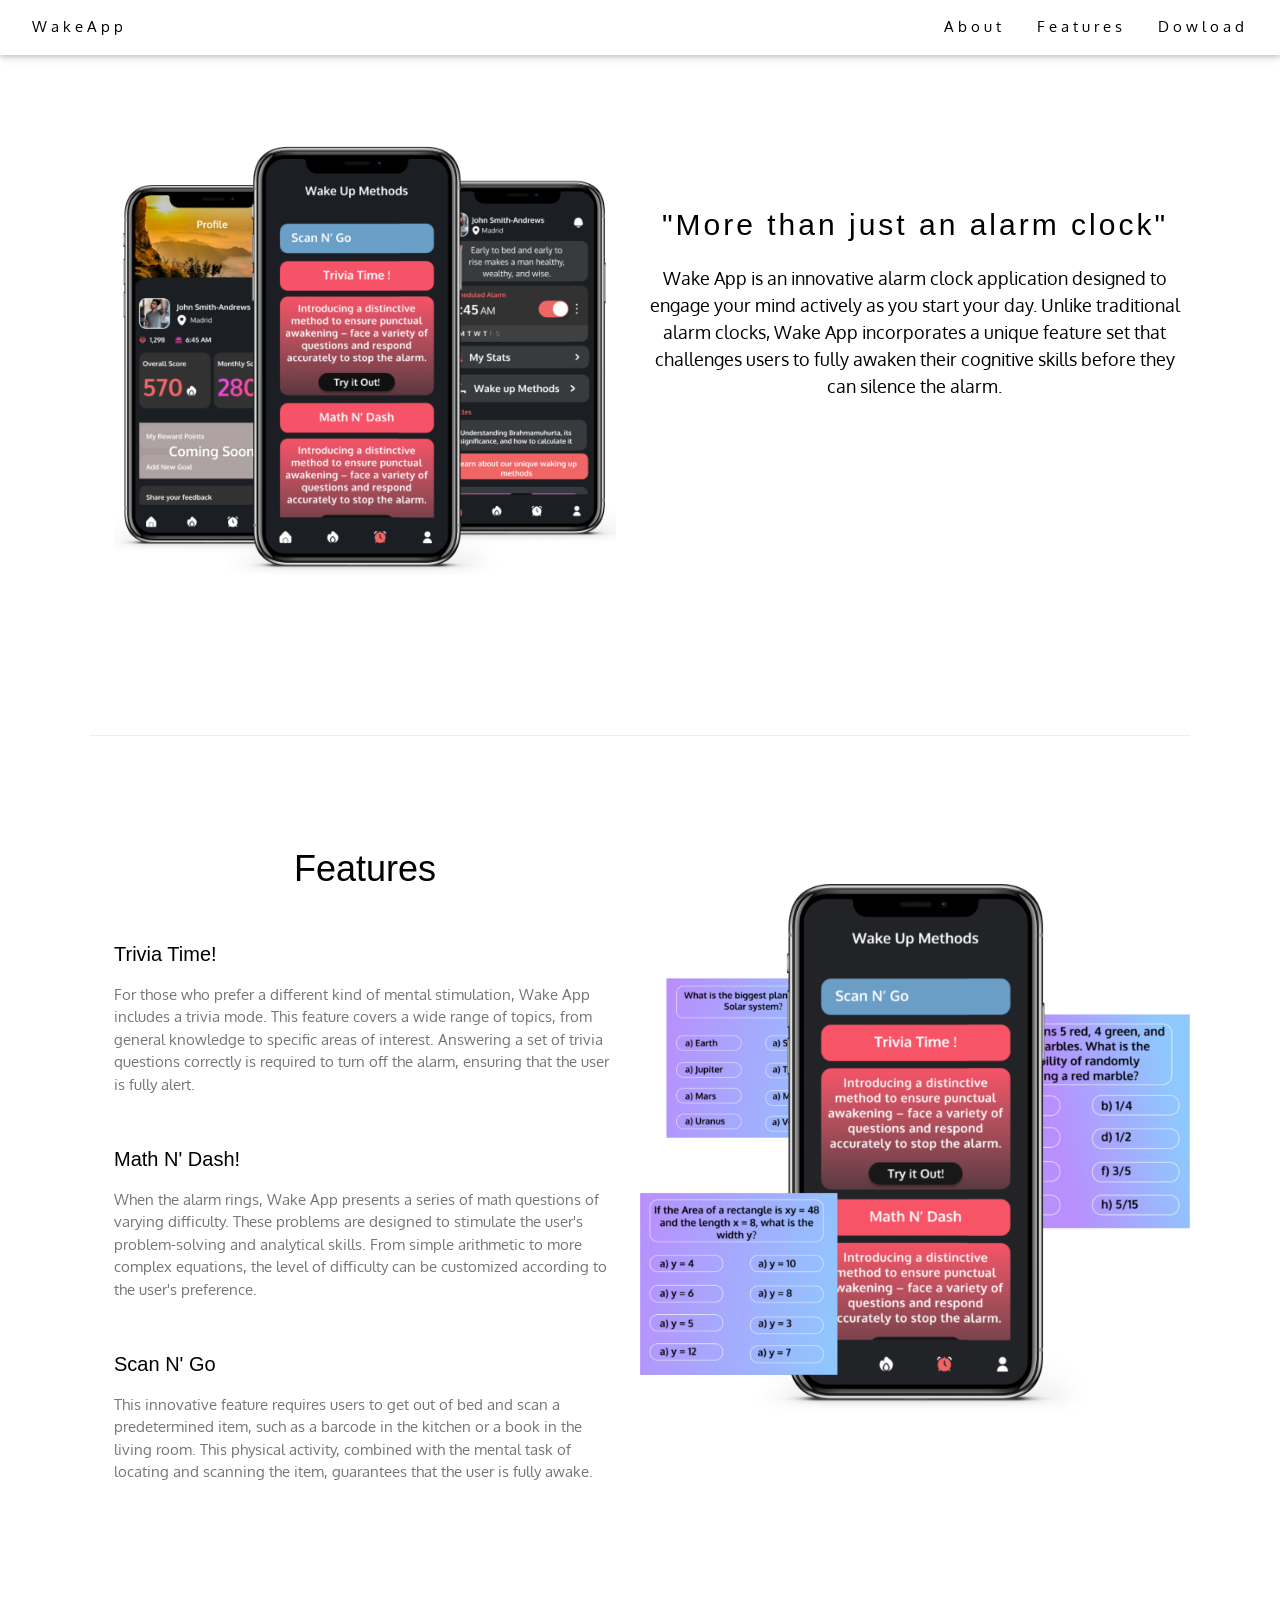
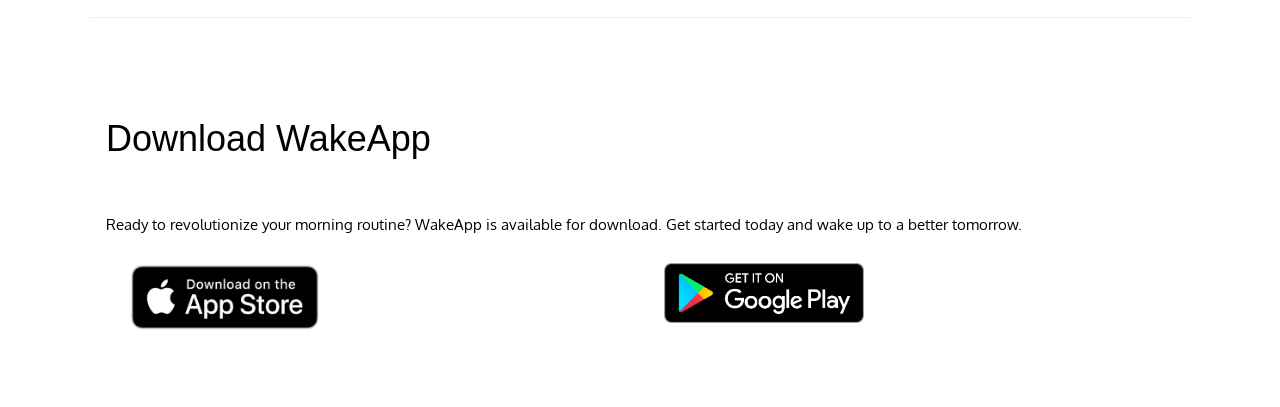
==== index.html @ 04b4caff "Update index.html" ====
<!DOCTYPE html>
<html>
<head>
<title>Wake App</title>
<meta charset="UTF-8">
<meta name="viewport" content="width=device-width, initial-scale=1">
<link href="https://fonts.googleapis.com/css?family=Oxygen" rel="stylesheet">
<link rel="stylesheet" href="https://www.w3schools.com/w3css/4/w3.css">
<style>
body {font-family: "Oxygen";}
h2 {
  letter-spacing: 3px;
}
@media screen and (max-width: 800px) {
    .w3-hide-small {
    display: block !important;
    }
} 

</style>
</head>
<body>

<!-- Navbar (sit on top) -->
<div class="w3-top">
  <div class="w3-bar w3-white w3-padding w3-card" style="letter-spacing:4px;">
    <a href="#home" class="w3-bar-item w3-button">WakeApp</a>
    <!-- Right-sided navbar links. Hide them on small screens -->
    <div class="w3-right w3-hide-small">
      <a href="#about" class="w3-bar-item w3-button">About</a>
      <a href="#features" class="w3-bar-item w3-button">Features</a>
      <a href="#download" class="w3-bar-item w3-button">Dowload</a>
    </div>
  </div>
</div>

<!-- Header -->
<header class="w3-display-container w3-content w3-wide" style="max-width:1600px;min-width:500px" id="home">
  <div class="w3-display-bottomleft w3-padding-large w3-opacity">
    <h1 class="w3-xxlarge">Wake App</h1>
  </div>
</header>

<!-- Page content -->
<div class="w3-content" style="max-width:1100px">

  <!-- About Section -->
  <div class="w3-row w3-padding-64" id="about">
  <div class="w3-row w3-padding-64" id="about">
    <div class="w3-col m6 w3-padding-large w3-hide-small">
     <img src="phones.png" class="w3-round w3-image" alt="Table Setting" width="600" height="750">
    </div>
    
    <div class="w3-col m6 w3-padding-64">
      <h2 class="w3-center">"More than just an alarm clock"</h2>
      <p class="w3-large w3-center">Wake App is an innovative alarm clock application designed to engage your mind actively as you start your day. Unlike traditional alarm clocks, Wake App incorporates a unique feature set that challenges users to fully awaken their cognitive skills before they can silence the alarm.</p>
    </div>
  </div>
  </div>
  
  <hr>
  
  <!-- Features Section -->
  <div class="w3-row w3-padding-64" id="features">
    <div class="w3-col l6 w3-padding-large">
      <h1 class="w3-center">Features</h1><br>
      <h4>Trivia Time!</h4>
      <p class="w3-text-grey">For those who prefer a different kind of mental stimulation, Wake App includes a trivia mode. This feature covers a wide range of topics, from general knowledge to specific areas of interest. Answering a set of trivia questions correctly is required to turn off the alarm, ensuring that the user is fully alert.</p><br>
    
      <h4>Math N' Dash!</h4>
      <p class="w3-text-grey">When the alarm rings, Wake App presents a series of math questions of varying difficulty. These problems are designed to stimulate the user's problem-solving and analytical skills. From simple arithmetic to more complex equations, the level of difficulty can be customized according to the user's preference.</p><br>
    
      <h4>Scan N' Go</h4>
      <p class="w3-text-grey">This innovative feature requires users to get out of bed and scan a predetermined item, such as a barcode in the kitchen or a book in the living room. This physical activity, combined with the mental task of locating and scanning the item, guarantees that the user is fully awake.</p><br>
    
    </div>
    
    <div class="w3-col l6 w3-padding-64">
      <img src="phone.png" class="w3-round w3-image" alt="features" style="width:100%;">
    </div>
  </div>

  <hr>
  
  <!-- Download Section -->
  <div class="w3-container w3-padding-64" id="download">
    <h1>Download WakeApp</h1><br>
    <p>Ready to revolutionize your morning routine? WakeApp is available for download. Get started today and wake up to a better tomorrow.</p>
    <div class="w3-row">
      <div class="w3-half w3-padding-large">
        <a href="#yourAppStoreLink" target="_blank">
          <img src="appstore-badge.png" alt="Download on the App Store" style="width: 100%; max-width: 190px;">
        </a>
      </div>
      <div class="w3-half w3-padding-large">
        <a href="#yourPlayStoreLink" target="_blank">
          <img src="playstore-badge.png" alt="Get it on Google Play" style="width: 1000%; max-width: 200px;">
        </a>
      </div>
    </div>
  </div>

  
<!-- End page content -->
</div>
</body>
</html>
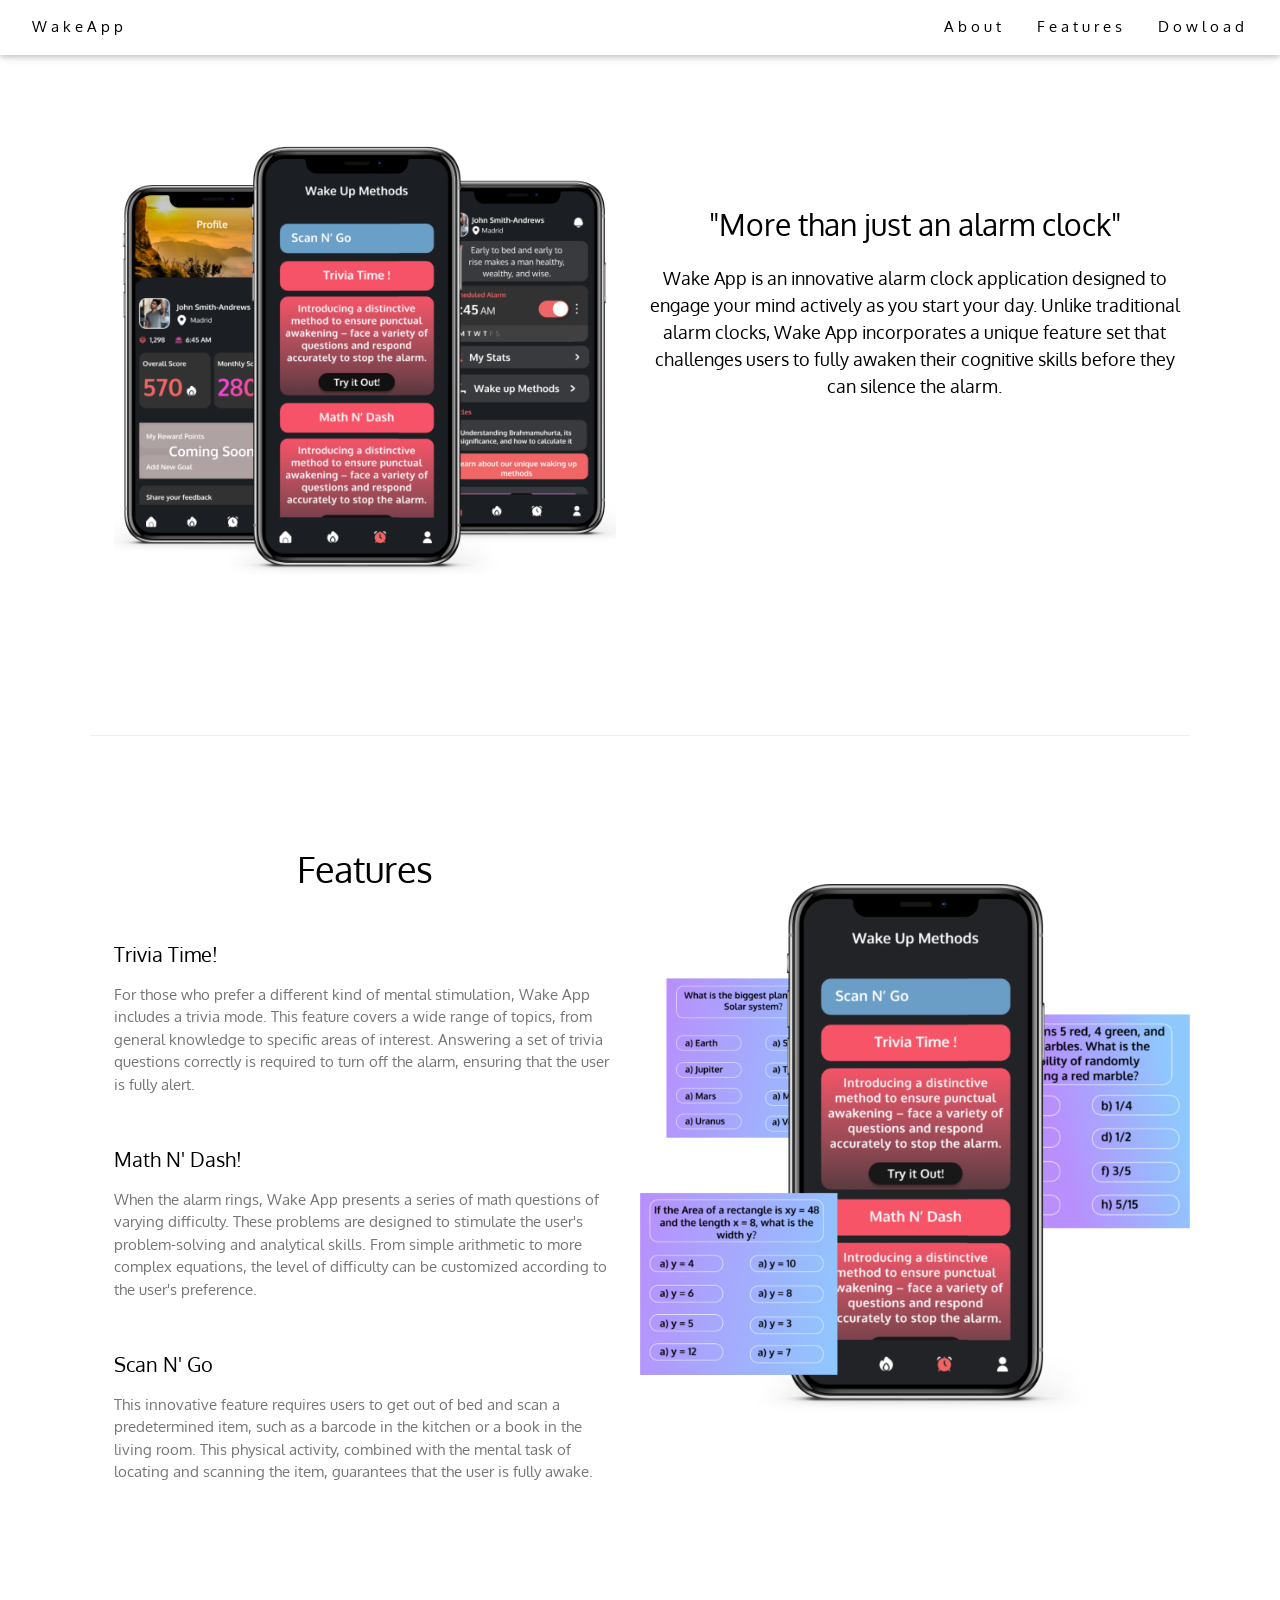
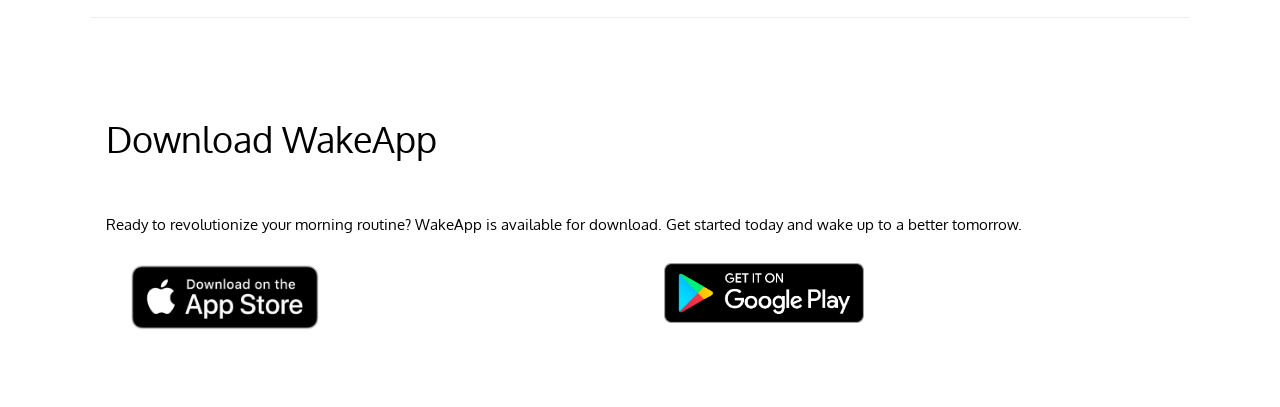
==== commit ac52079a: "Update index.html" ====
--- a/index.html
+++ b/index.html
@@ -1,23 +1,34 @@
 <!DOCTYPE html>
 <html>
 <head>
-<title>Wake App</title>
+<title>Wake app</title>
 <meta charset="UTF-8">
 <meta name="viewport" content="width=device-width, initial-scale=1">
 <link href="https://fonts.googleapis.com/css?family=Oxygen" rel="stylesheet">
 <link rel="stylesheet" href="https://www.w3schools.com/w3css/4/w3.css">
-<style>
-body {font-family: "Oxygen";}
-h2 {
-  letter-spacing: 3px;
-}
-@media screen and (max-width: 800px) {
-    .w3-hide-small {
-    display: block !important;
+    <style>
+    body, h1, h2, h3, h4, p {font-family: "Oxygen", sans-serif;}
+    .w3-bar,h1, button {font-family: "Oxygen", sans-serif;}
+    .w3-bar {background-color: #f1f1f1; color: #000;}
+    .w3-bar a {color: #000;}
+    .w3-content {max-width: 1100px; margin: auto;}
+    .w3-row-padding img {margin-bottom: 12px;}
+    /* Full width image header */
+    .header {
+      background-position: center;
+      background-size: cover;
+      background-image: url('phones.png');
+      min-height: 400px;
     }
-} 
+    .w3-center {text-align: center;}
 
-</style>
+    @media (max-width: 600px) {
+        .header, .w3-display-container, .w3-center {
+            min-height: 200px;
+        }
+    }
+    </style>
+  
 </head>
 <body>
 
@@ -100,8 +111,6 @@
     </div>
   </div>
 
-  
-<!-- End page content -->
 </div>
 </body>
 </html>
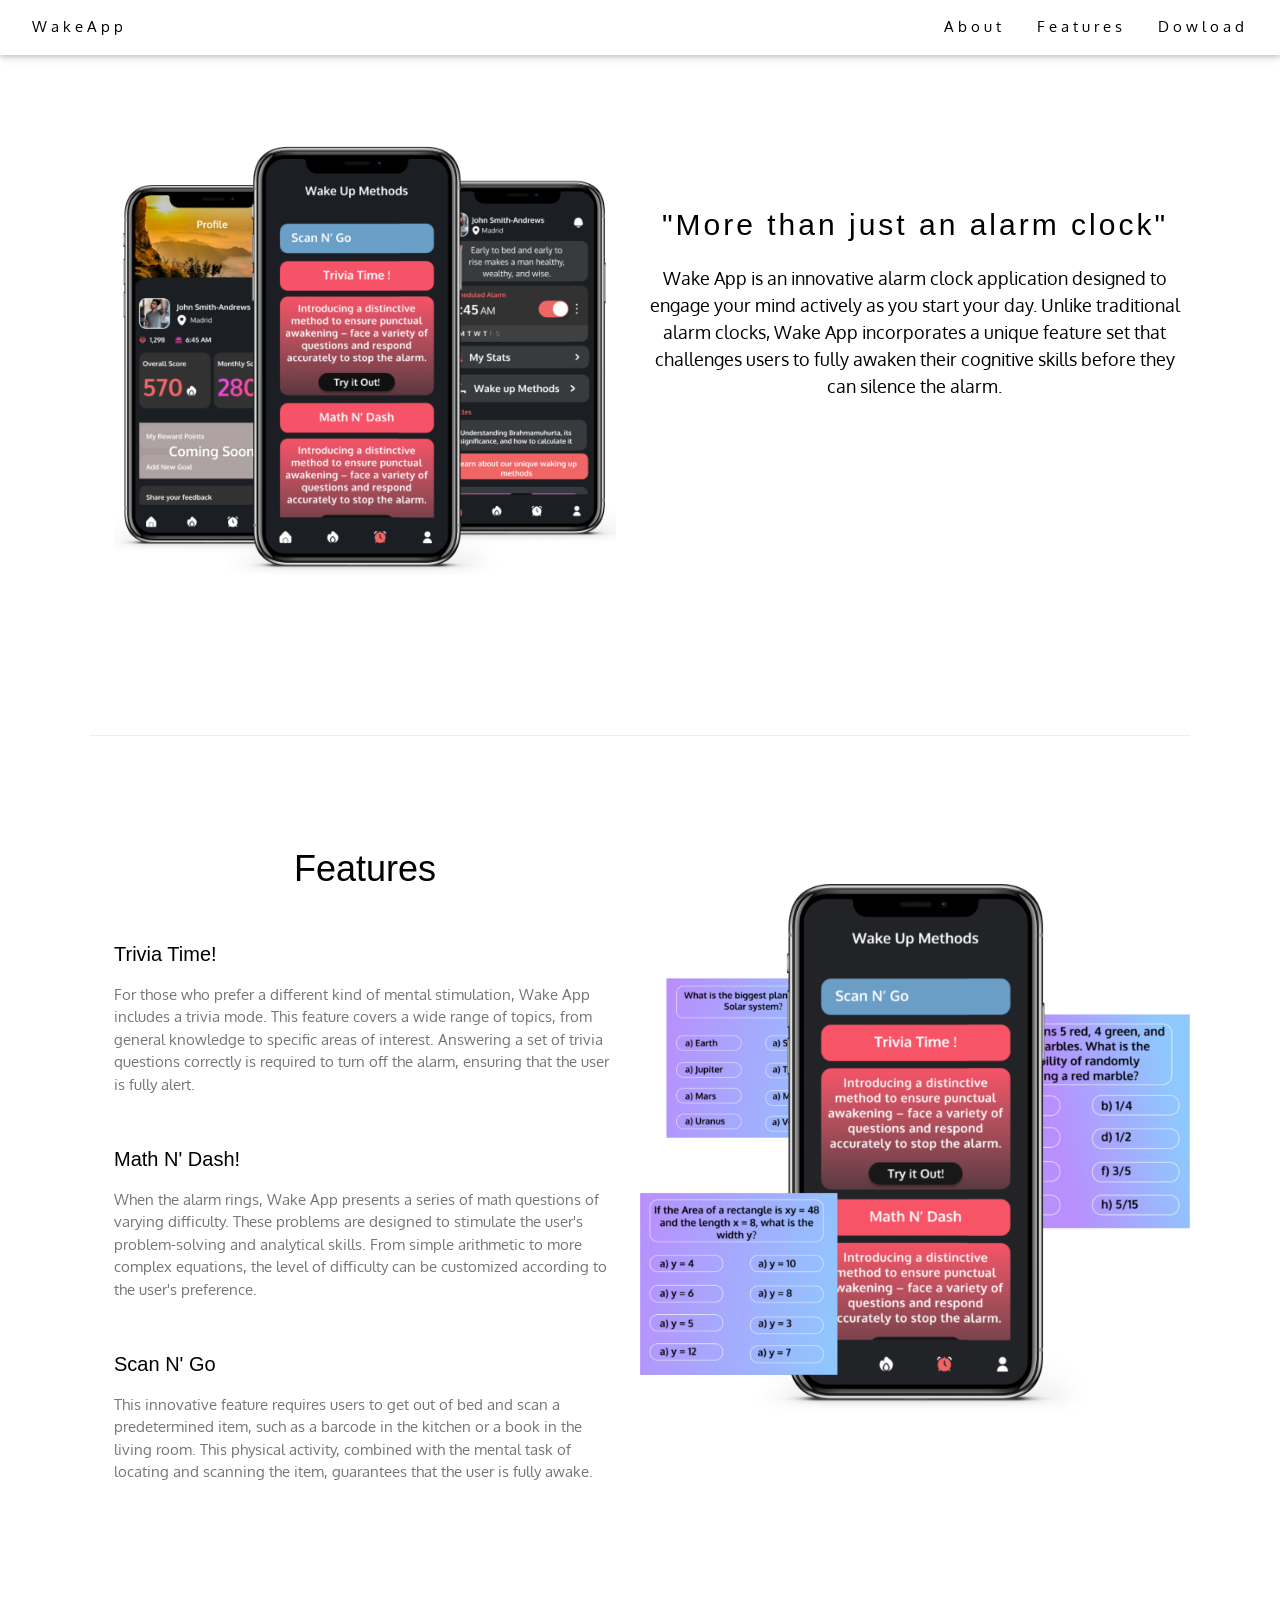
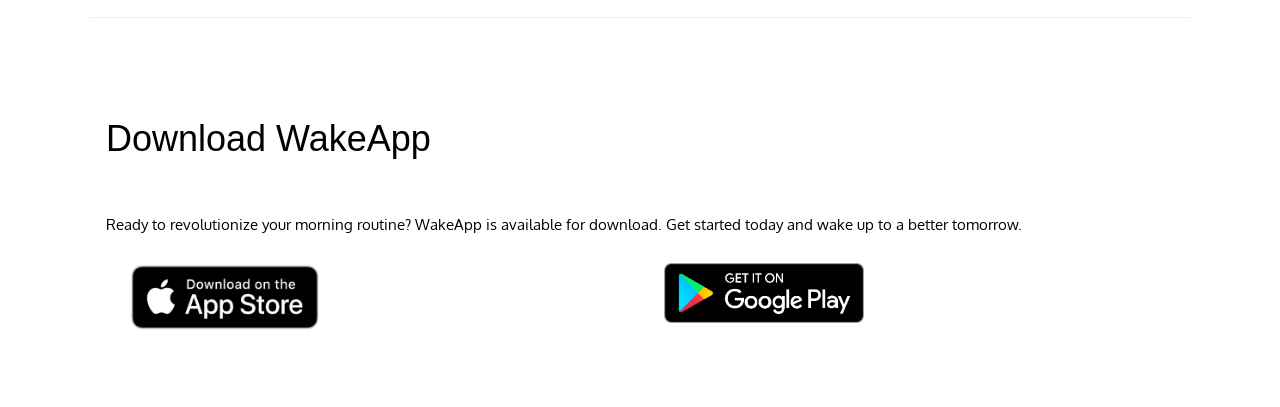
==== commit e21213df: "Update index.html" ====
--- a/index.html
+++ b/index.html
@@ -6,29 +6,17 @@
 <meta name="viewport" content="width=device-width, initial-scale=1">
 <link href="https://fonts.googleapis.com/css?family=Oxygen" rel="stylesheet">
 <link rel="stylesheet" href="https://www.w3schools.com/w3css/4/w3.css">
-    <style>
-    body, h1, h2, h3, h4, p {font-family: "Oxygen", sans-serif;}
-    .w3-bar,h1, button {font-family: "Oxygen", sans-serif;}
-    .w3-bar {background-color: #f1f1f1; color: #000;}
-    .w3-bar a {color: #000;}
-    .w3-content {max-width: 1100px; margin: auto;}
-    .w3-row-padding img {margin-bottom: 12px;}
-    /* Full width image header */
-    .header {
-      background-position: center;
-      background-size: cover;
-      background-image: url('phones.png');
-      min-height: 400px;
+<style>
+body {font-family: "Oxygen";}
+
+h2 {letter-spacing: 3px;}
+    
+@media screen and (max-width: 600px) {
+    .w3-hide-small {
+    display: block !important;
     }
-    .w3-center {text-align: center;}
-
-    @media (max-width: 600px) {
-        .header, .w3-display-container, .w3-center {
-            min-height: 200px;
-        }
-    }
-    </style>
-  
+}
+</style>
 </head>
 <body>
 
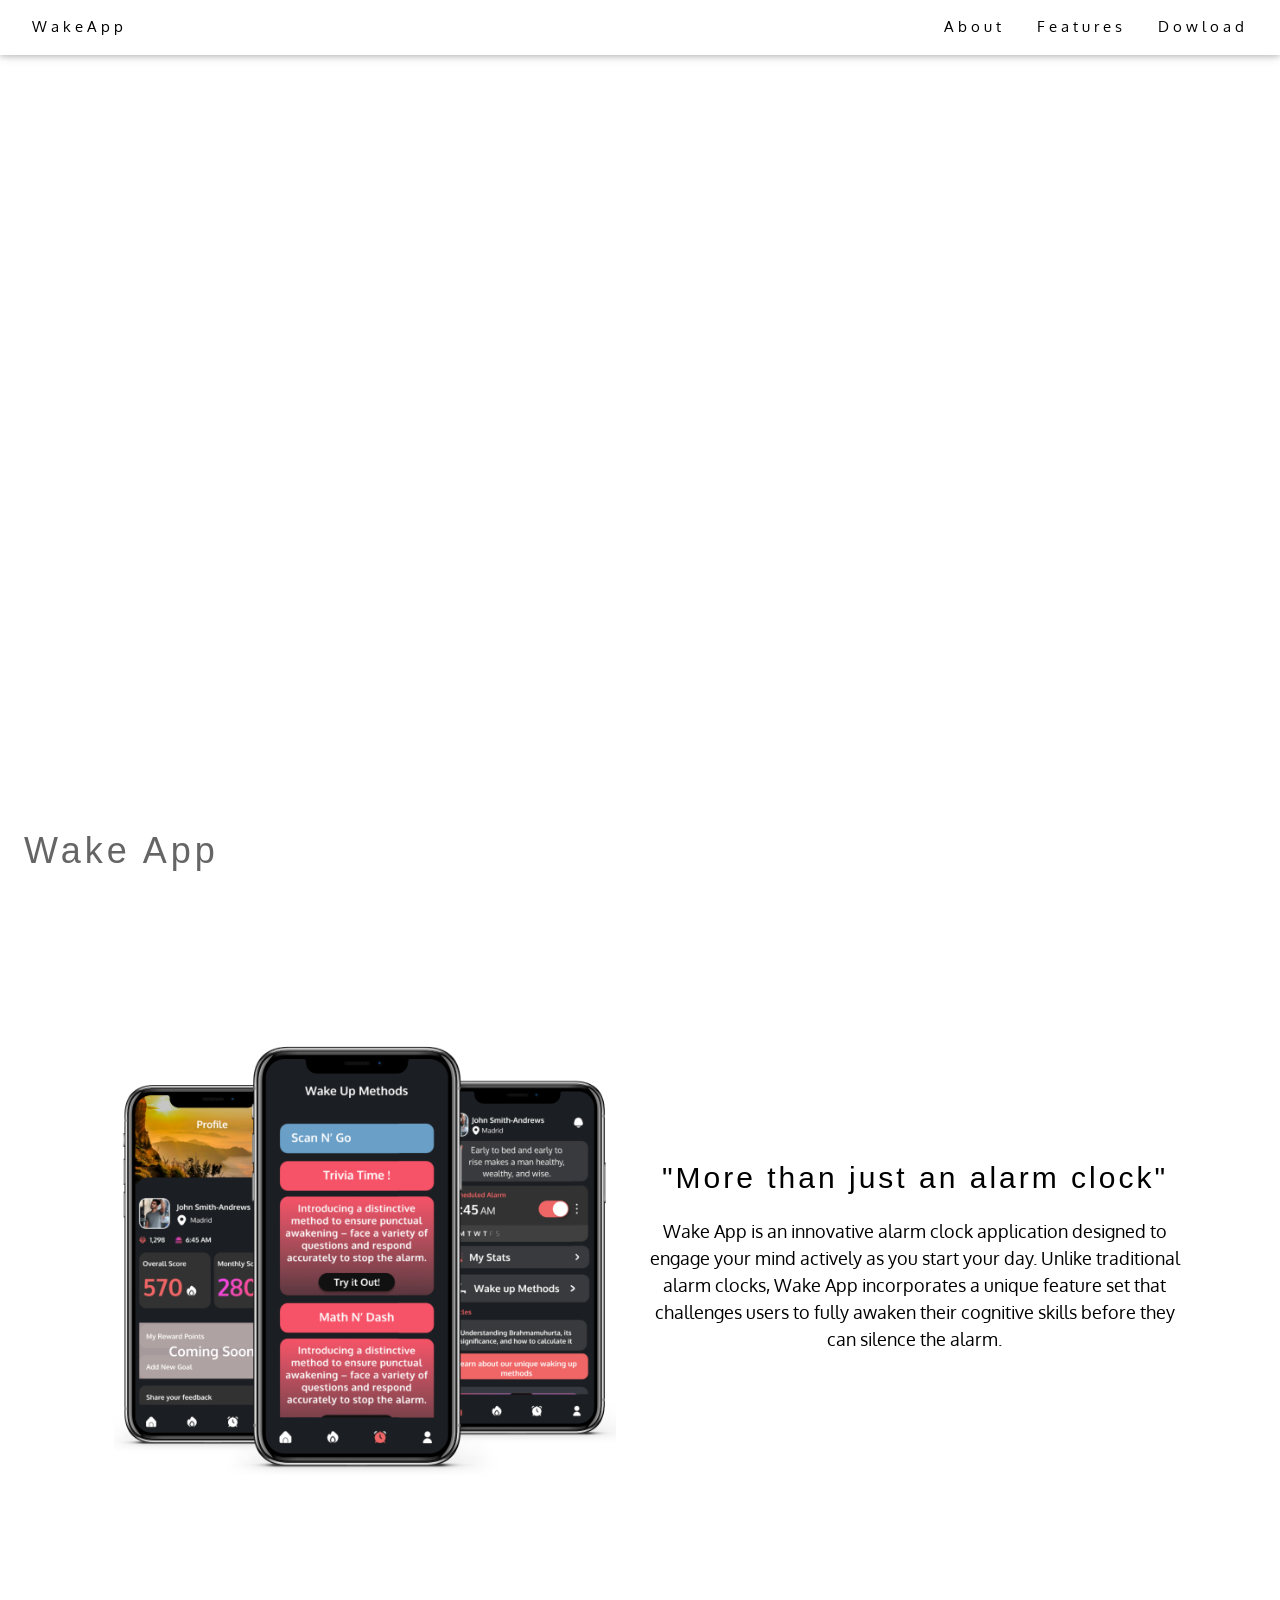
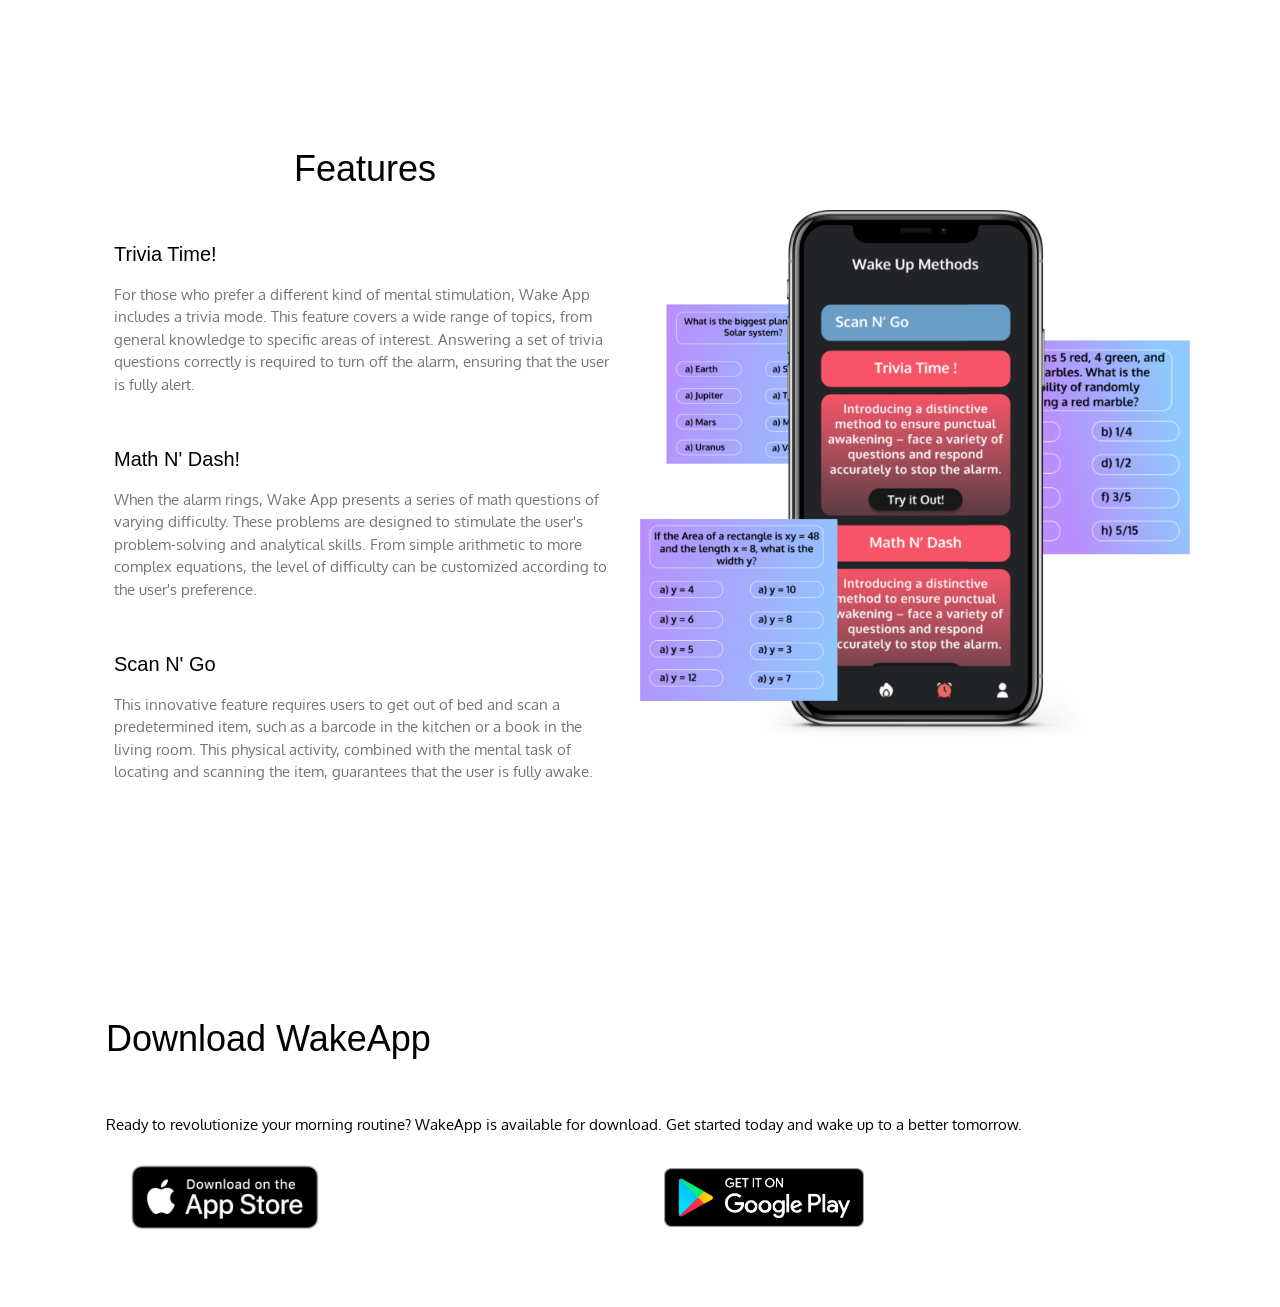
==== commit 10bd7fea: "Update index.html" ====
--- a/index.html
+++ b/index.html
@@ -9,6 +9,34 @@
 <style>
 body {font-family: "Oxygen";}
 
+.w3-content {
+  max-width: 1100px;
+  margin: auto; /* This will center your content horizontally */
+  display: flex;
+  flex-direction: column;
+  align-items: center; /* This will center your content items horizontally */
+}
+    
+.w3-row {
+  display: flex;
+  justify-content: center; /* Center horizontally */
+  align-items: center; /* Center vertically */
+  flex-wrap: wrap; /* Allows items to wrap to the next line */
+}
+
+.w3-padding-64 {
+  padding-top: 64px; /* Keep your existing top padding */
+  padding-bottom: 64px; /* Keep your existing bottom padding */
+  width: 100%; /* Make sure it spans the full width */
+}
+    
+header {
+  display: flex;
+  justify-content: center; /* Center horizontally */
+  align-items: center; /* Center vertically */
+  height: 100vh; /* Make the header full viewport height, adjust as needed */
+}
+    
 h2 {letter-spacing: 3px;}
     
 @media screen and (max-width: 600px) {
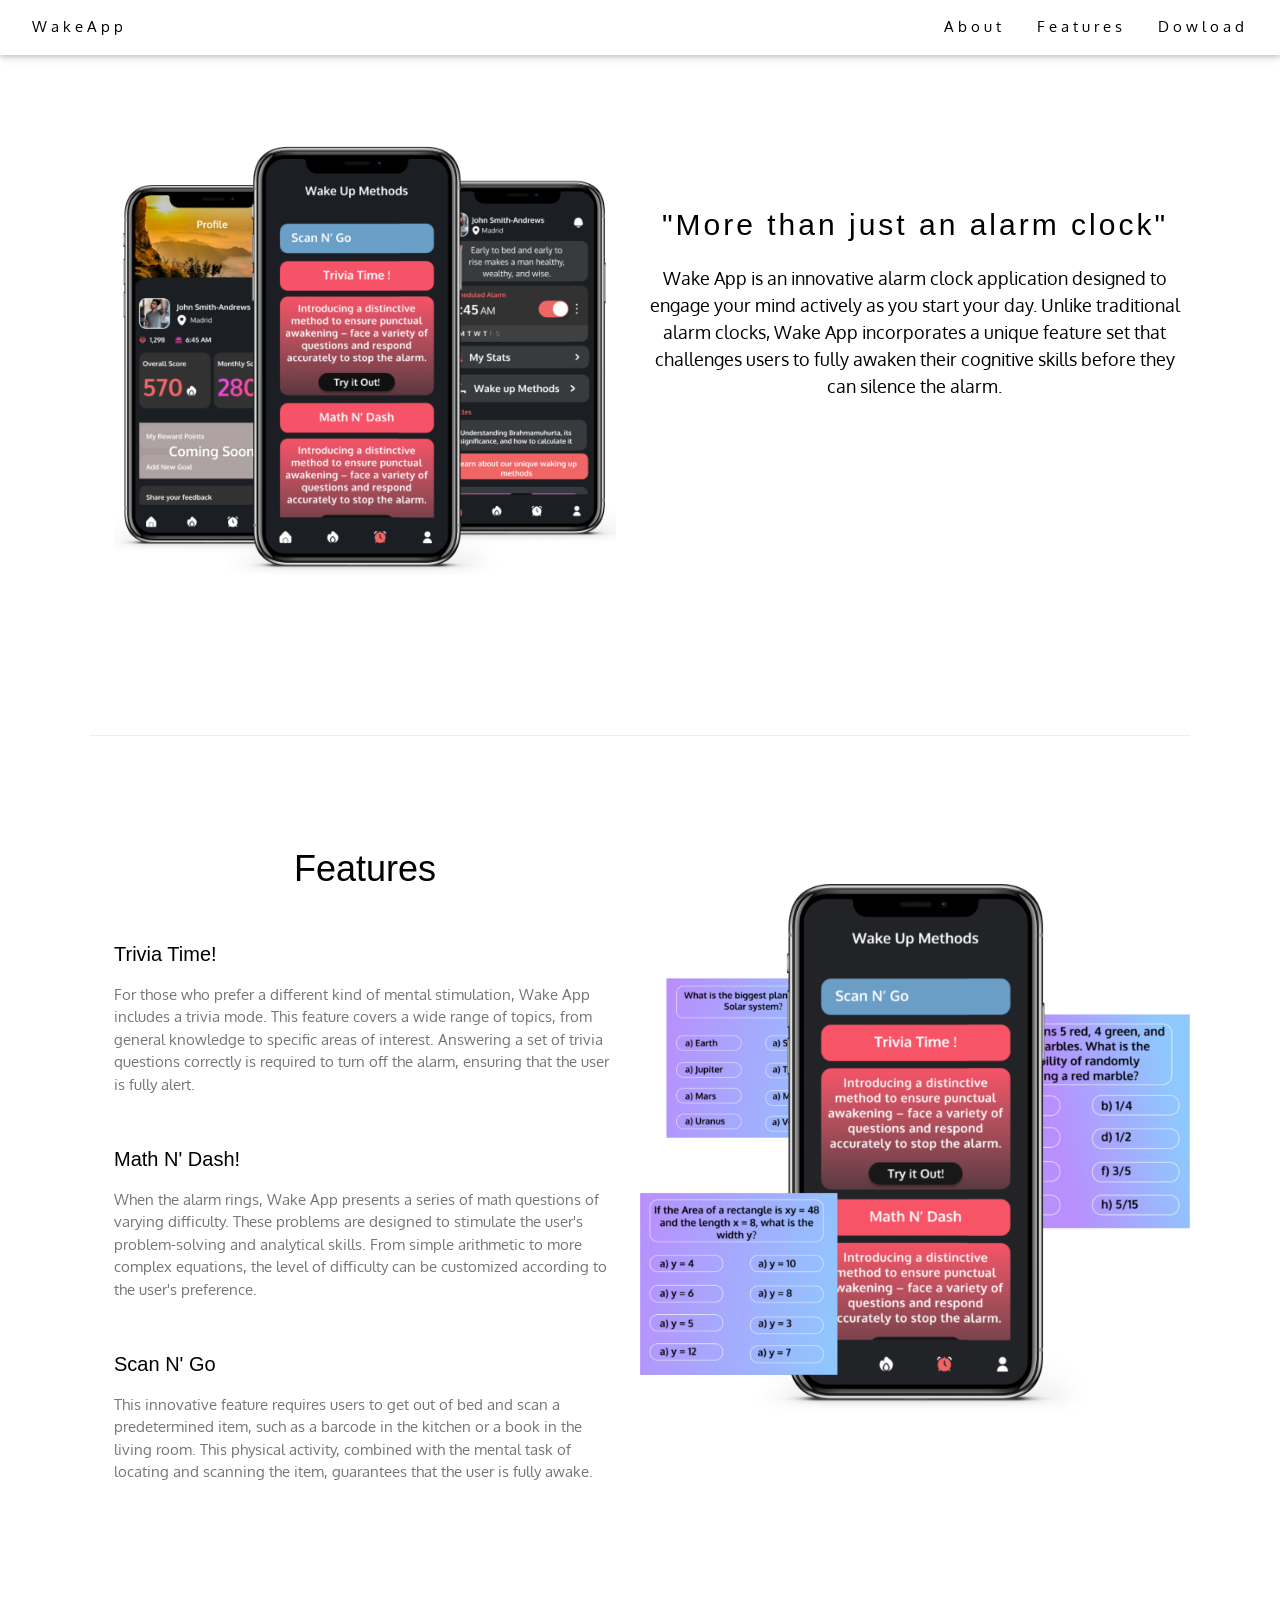
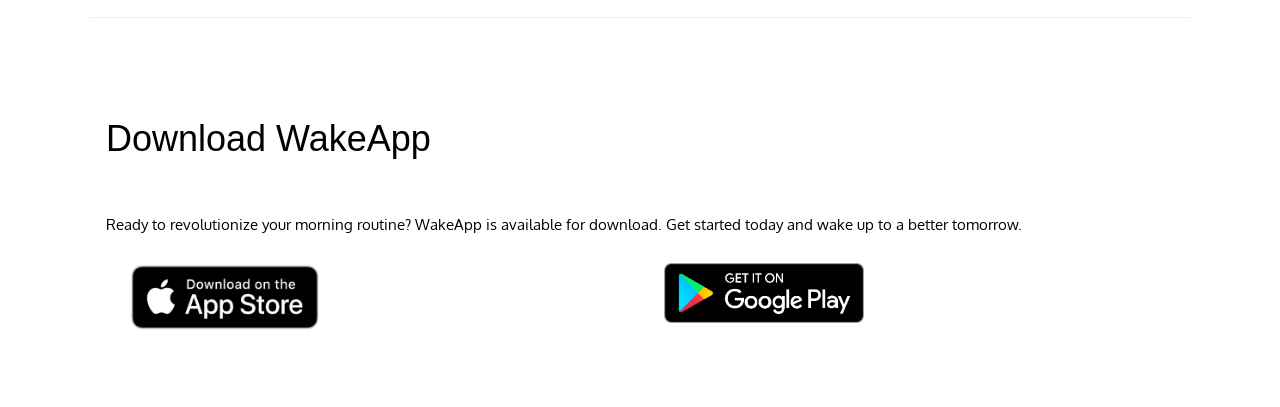
==== commit 79dc9a8b: "Update index.html" ====
--- a/index.html
+++ b/index.html
@@ -8,35 +8,6 @@
 <link rel="stylesheet" href="https://www.w3schools.com/w3css/4/w3.css">
 <style>
 body {font-family: "Oxygen";}
-
-.w3-content {
-  max-width: 1100px;
-  margin: auto; /* This will center your content horizontally */
-  display: flex;
-  flex-direction: column;
-  align-items: center; /* This will center your content items horizontally */
-}
-    
-.w3-row {
-  display: flex;
-  justify-content: center; /* Center horizontally */
-  align-items: center; /* Center vertically */
-  flex-wrap: wrap; /* Allows items to wrap to the next line */
-}
-
-.w3-padding-64 {
-  padding-top: 64px; /* Keep your existing top padding */
-  padding-bottom: 64px; /* Keep your existing bottom padding */
-  width: 100%; /* Make sure it spans the full width */
-}
-    
-header {
-  display: flex;
-  justify-content: center; /* Center horizontally */
-  align-items: center; /* Center vertically */
-  height: 100vh; /* Make the header full viewport height, adjust as needed */
-}
-    
 h2 {letter-spacing: 3px;}
     
 @media screen and (max-width: 600px) {
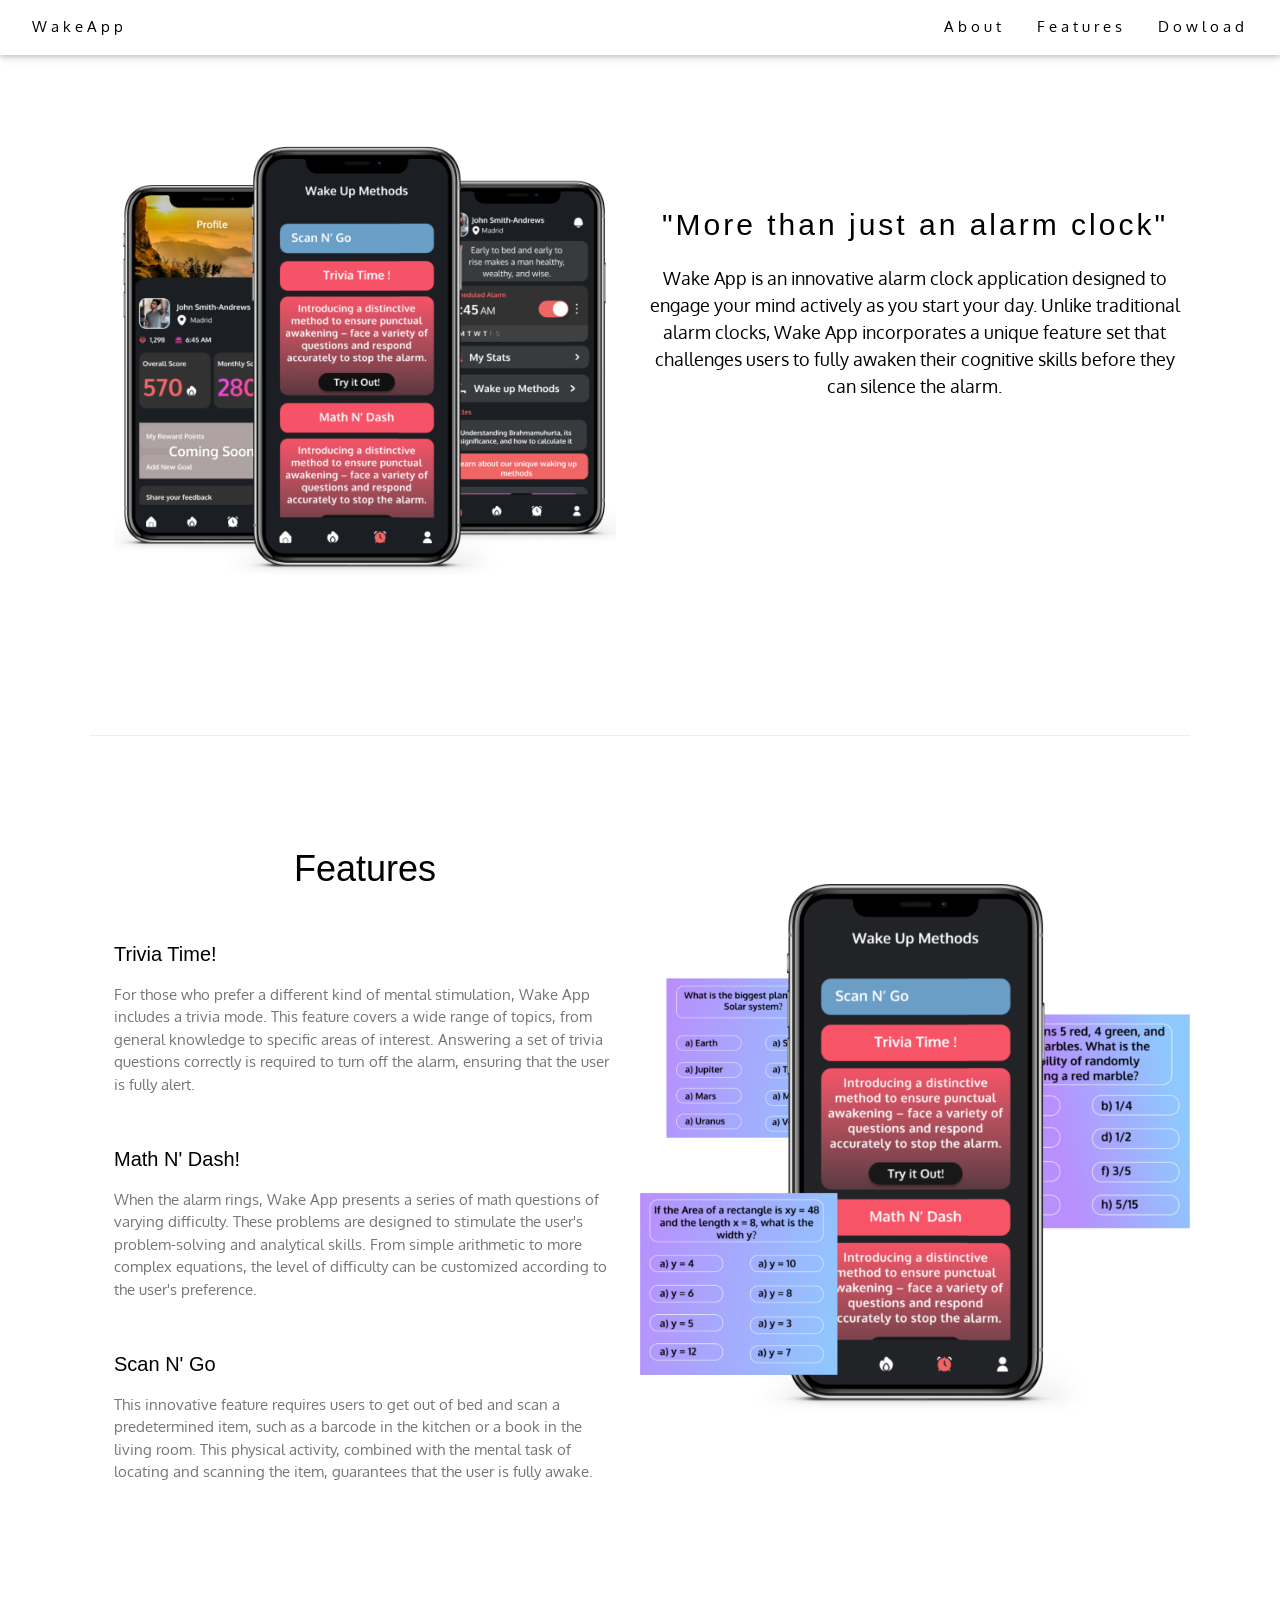
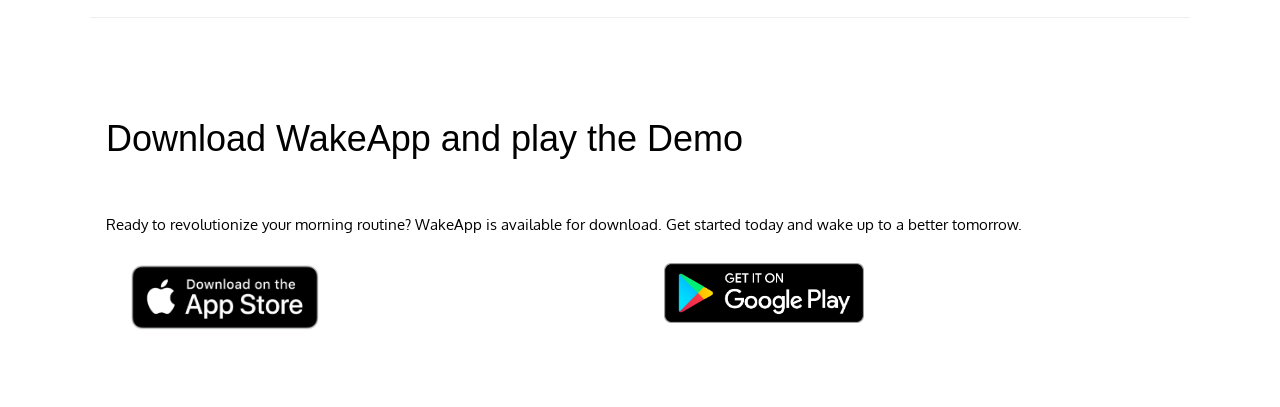
==== commit 16dfc397: "Update index.html" ====
--- a/index.html
+++ b/index.html
@@ -82,16 +82,16 @@
   
   <!-- Download Section -->
   <div class="w3-container w3-padding-64" id="download">
-    <h1>Download WakeApp</h1><br>
+    <h1>Download WakeApp and play the Demo</h1><br>
     <p>Ready to revolutionize your morning routine? WakeApp is available for download. Get started today and wake up to a better tomorrow.</p>
     <div class="w3-row">
       <div class="w3-half w3-padding-large">
-        <a href="#yourAppStoreLink" target="_blank">
+        <a href="https://www.figma.com/proto/3nM9NpWcnPGrYlI6ZVAi3s/WakeApp-Final-Project?type=design&node-id=466-306&t=c3QpMvINy5gWsDyc-0&scaling=min-zoom&page-id=109%3A1174&starting-point-node-id=109%3A1177" target="_blank">
           <img src="appstore-badge.png" alt="Download on the App Store" style="width: 100%; max-width: 190px;">
         </a>
       </div>
       <div class="w3-half w3-padding-large">
-        <a href="#yourPlayStoreLink" target="_blank">
+        <a href="https://www.figma.com/proto/3nM9NpWcnPGrYlI6ZVAi3s/WakeApp-Final-Project?type=design&node-id=466-306&t=c3QpMvINy5gWsDyc-0&scaling=min-zoom&page-id=109%3A1174&starting-point-node-id=109%3A1177" target="_blank">
           <img src="playstore-badge.png" alt="Get it on Google Play" style="width: 1000%; max-width: 200px;">
         </a>
       </div>
